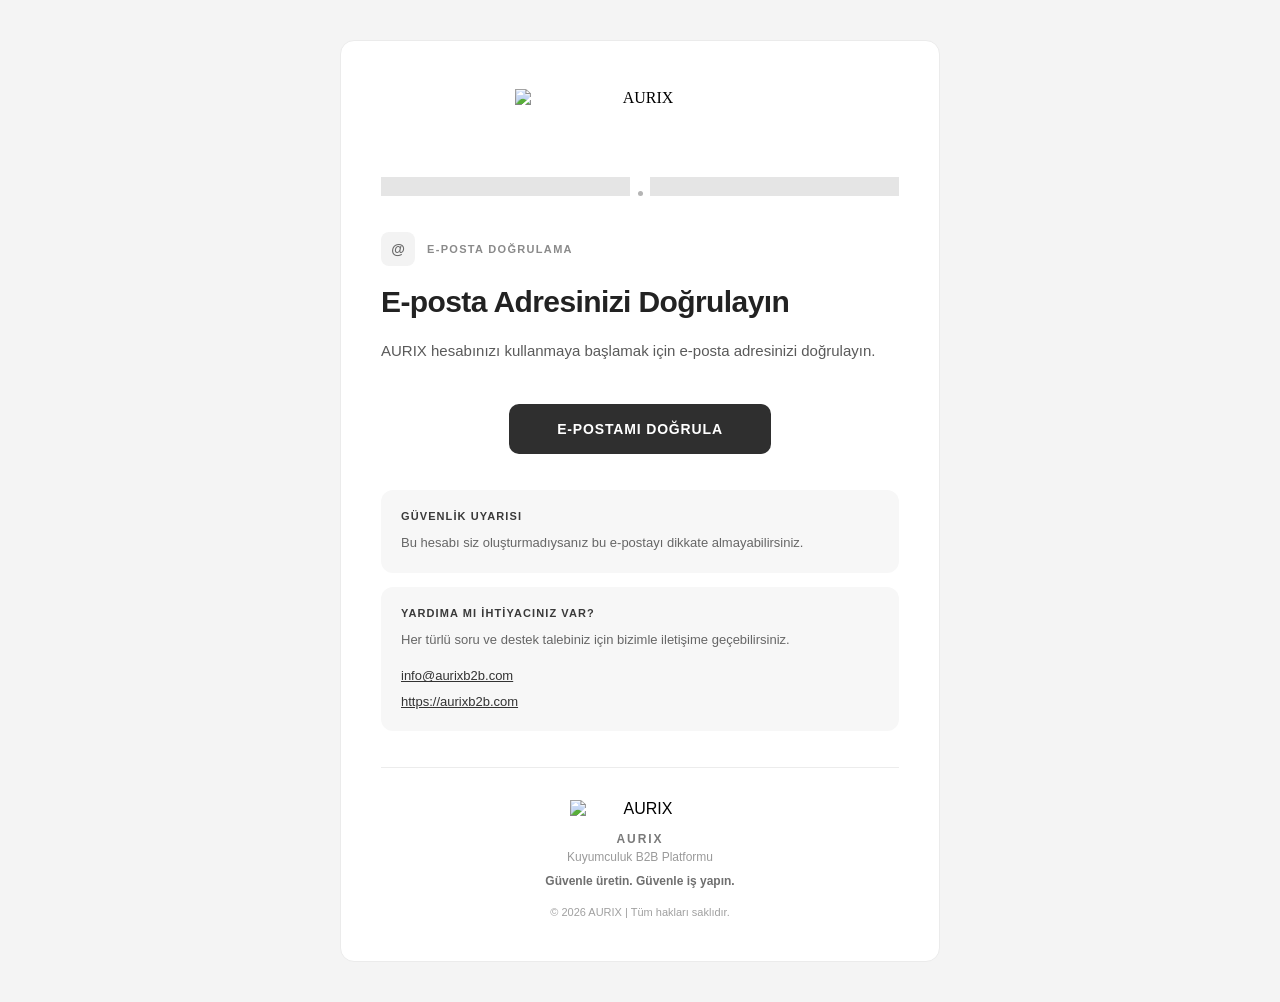
==== supabase/auth-templates/confirm-signup.html @ abca384f "Rebuild premium AURIX email logo and unify auth email templates. Co-authored-by: Cursor <cursoragent" ====
<!DOCTYPE html>
<html lang="tr">
<head>
  <meta charset="utf-8">
  <meta name="viewport" content="width=device-width, initial-scale=1.0">
  <meta http-equiv="X-UA-Compatible" content="IE=edge">
  <title>AURIX — E-posta doğrulama</title>
  <!--[if mso]><noscript><xml><o:OfficeDocumentSettings><o:PixelsPerInch>96</o:PixelsPerInch></o:OfficeDocumentSettings></xml></noscript><![endif]-->
</head>
<body style="margin:0;padding:0;background-color:#f4f4f4;-webkit-text-size-adjust:100%;-ms-text-size-adjust:100%;">
  <div style="display:none;max-height:0;overflow:hidden;mso-hide:all;font-size:1px;line-height:1px;color:#f4f4f4;">
    AURIX hesabınızı kullanmaya başlamak için e-posta adresinizi doğrulayın.
  </div>
  <table role="presentation" width="100%" cellspacing="0" cellpadding="0" border="0" style="width:100%;background-color:#f4f4f4;">
    <tr>
      <td align="center" style="padding:40px 16px;">
        <!--[if mso]><table role="presentation" width="600" cellspacing="0" cellpadding="0" border="0"><tr><td><![endif]-->
        <table role="presentation" width="100%" cellspacing="0" cellpadding="0" border="0"
               style="max-width:600px;width:100%;background-color:#ffffff;border:1px solid #ebebeb;border-radius:14px;overflow:hidden;">

          <tr>
            <td align="center" style="padding:48px 40px 28px;">
              <!-- AURIX_EMAIL_LOGO_START -->
              <img src="https://aurixb2b.com/assets/logo-email-horizontal.png"
                   width="250" height="60" alt="AURIX"
                   style="display:block;border:0;outline:none;text-decoration:none;max-width:250px;width:250px;height:auto;margin:0 auto;">
              <!-- AURIX_EMAIL_LOGO_END -->
            </td>
          </tr>

          <tr>
            <td style="padding:0 40px 36px;">
              <table role="presentation" width="100%" cellspacing="0" cellpadding="0" border="0">
                <tr>
                  <td style="height:1px;background-color:#e5e5e5;font-size:0;line-height:0;">&nbsp;</td>
                  <td width="20" align="center" valign="middle" style="width:20px;">
                    <span style="display:inline-block;width:5px;height:5px;background-color:#b5b5b5;border-radius:50%;font-size:0;line-height:0;">&nbsp;</span>
                  </td>
                  <td style="height:1px;background-color:#e5e5e5;font-size:0;line-height:0;">&nbsp;</td>
                </tr>
              </table>
            </td>
          </tr>

          <tr>
            <td style="padding:0 40px 18px;">
              <table role="presentation" cellspacing="0" cellpadding="0" border="0">
                <tr>
                  <td width="34" height="34" align="center" valign="middle"
                      style="width:34px;height:34px;background-color:#f3f3f3;border-radius:8px;color:#6a6a6a;font-family:Arial,Helvetica,sans-serif;font-size:14px;font-weight:700;line-height:34px;">
                    &#64;
                  </td>
                  <td width="12" style="width:12px;font-size:0;">&nbsp;</td>
                  <td style="font-family:Arial,Helvetica,sans-serif;font-size:11px;font-weight:700;letter-spacing:0.12em;color:#8a8a8a;text-transform:uppercase;">
                    E-POSTA DOĞRULAMA
                  </td>
                </tr>
              </table>
            </td>
          </tr>

          <tr>
            <td style="padding:0 40px 8px;font-family:Arial,Helvetica,sans-serif;">
              <h1 style="margin:0 0 18px;font-size:30px;line-height:1.2;font-weight:700;color:#222222;letter-spacing:-0.02em;">
                E-posta Adresinizi Doğrulayın
              </h1>
              <p style="margin:0;font-size:15px;line-height:1.7;color:#5a5a5a;">
                AURIX hesabınızı kullanmaya başlamak için e-posta adresinizi doğrulayın.
              </p>
            </td>
          </tr>

          <tr>
            <td align="center" style="padding:32px 40px 36px;">
              <table role="presentation" cellspacing="0" cellpadding="0" border="0">
                <tr>
                  <td align="center" bgcolor="#2f2f2f" style="border-radius:10px;background-color:#2f2f2f;">
                    <a href="{{ .ConfirmationURL }}"
                       style="display:inline-block;padding:17px 48px;font-family:Arial,Helvetica,sans-serif;font-size:14px;font-weight:700;color:#ffffff;text-decoration:none;border-radius:10px;letter-spacing:0.06em;text-transform:uppercase;">
                      E-POSTAMI DOĞRULA
                    </a>
                  </td>
                </tr>
              </table>
            </td>
          </tr>

          <tr>
            <td style="padding:0 40px 14px;">
              <table role="presentation" width="100%" cellspacing="0" cellpadding="0" border="0" style="background-color:#f7f7f7;border-radius:12px;">
                <tr>
                  <td style="padding:20px 20px;font-family:Arial,Helvetica,sans-serif;">
                    <p style="margin:0 0 10px;font-size:11px;font-weight:700;letter-spacing:0.1em;color:#3a3a3a;text-transform:uppercase;">
                      GÜVENLİK UYARISI
                    </p>
                    <p style="margin:0;font-size:13px;line-height:1.65;color:#666666;">
                      Bu hesabı siz oluşturmadıysanız bu e-postayı dikkate almayabilirsiniz.
                    </p>
                  </td>
                </tr>
              </table>
            </td>
          </tr>

          <tr>
            <td style="padding:0 40px 36px;">
              <table role="presentation" width="100%" cellspacing="0" cellpadding="0" border="0" style="background-color:#f7f7f7;border-radius:12px;">
                <tr>
                  <td style="padding:20px 20px;font-family:Arial,Helvetica,sans-serif;">
                    <p style="margin:0 0 10px;font-size:11px;font-weight:700;letter-spacing:0.1em;color:#3a3a3a;text-transform:uppercase;">
                      YARDIMA MI İHTİYACINIZ VAR?
                    </p>
                    <p style="margin:0 0 16px;font-size:13px;line-height:1.65;color:#666666;">
                      Her türlü soru ve destek talebiniz için bizimle iletişime geçebilirsiniz.
                    </p>
                    <p style="margin:0 0 6px;font-size:13px;line-height:1.5;">
                      <a href="mailto:info@aurixb2b.com" style="color:#333333;text-decoration:underline;">info@aurixb2b.com</a>
                    </p>
                    <p style="margin:0;font-size:13px;line-height:1.5;">
                      <a href="https://aurixb2b.com" style="color:#333333;text-decoration:underline;">https://aurixb2b.com</a>
                    </p>
                  </td>
                </tr>
              </table>
            </td>
          </tr>

          <tr>
            <td style="padding:0 40px;">
              <table role="presentation" width="100%" cellspacing="0" cellpadding="0" border="0">
                <tr><td style="height:1px;background-color:#ececec;font-size:0;line-height:0;">&nbsp;</td></tr>
              </table>
            </td>
          </tr>
          <tr>
            <td align="center" style="padding:32px 40px 40px;font-family:Arial,Helvetica,sans-serif;">
              <!-- AURIX_EMAIL_LOGO_FOOTER_START -->
              <img src="https://aurixb2b.com/assets/logo-email-horizontal.png"
                   width="140" alt="AURIX"
                   style="display:block;border:0;outline:none;margin:0 auto 14px;max-width:140px;width:140px;height:auto;">
              <!-- AURIX_EMAIL_LOGO_FOOTER_END -->
              <p style="margin:0 0 4px;font-size:12px;font-weight:700;letter-spacing:0.16em;color:#7a7a7a;">AURIX</p>
              <p style="margin:0 0 10px;font-size:12px;color:#9a9a9a;">Kuyumculuk B2B Platformu</p>
              <p style="margin:0 0 16px;font-size:12px;font-weight:700;color:#6f6f6f;">Güvenle üretin. Güvenle iş yapın.</p>
              <p style="margin:0;font-size:11px;line-height:1.5;color:#a0a0a0;">© 2026 AURIX | Tüm hakları saklıdır.</p>
            </td>
          </tr>

        </table>
        <!--[if mso]></td></tr></table><![endif]-->
      </td>
    </tr>
  </table>
</body>
</html>
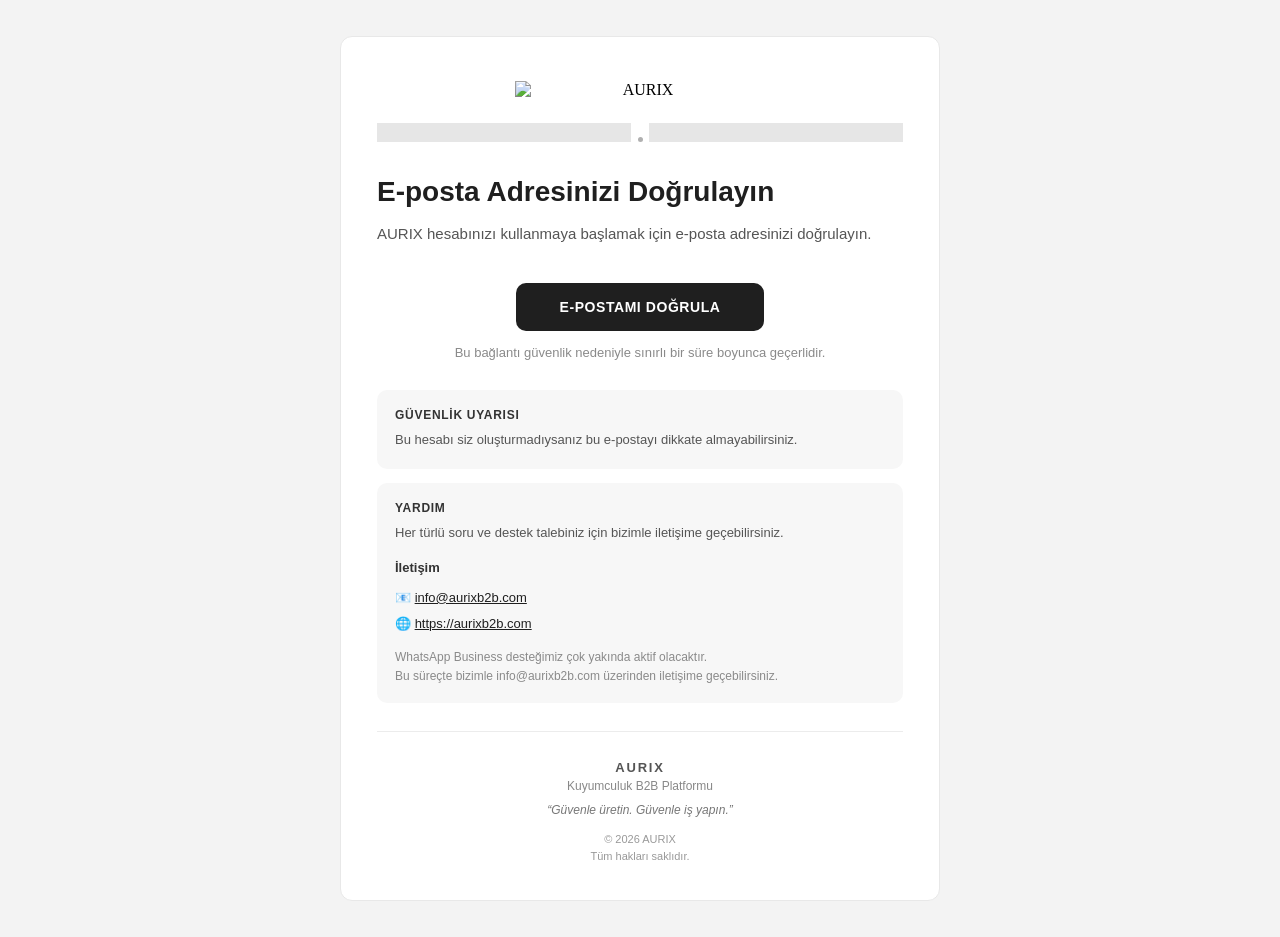
==== commit ef470827: "Update auth emails with official AURIX logo and premium white layout. Co-authored-by: Cursor <cursor" ====
--- a/supabase/auth-templates/confirm-signup.html
+++ b/supabase/auth-templates/confirm-signup.html
@@ -7,76 +7,59 @@
   <title>AURIX — E-posta doğrulama</title>
   <!--[if mso]><noscript><xml><o:OfficeDocumentSettings><o:PixelsPerInch>96</o:PixelsPerInch></o:OfficeDocumentSettings></xml></noscript><![endif]-->
 </head>
-<body style="margin:0;padding:0;background-color:#f4f4f4;-webkit-text-size-adjust:100%;-ms-text-size-adjust:100%;">
-  <div style="display:none;max-height:0;overflow:hidden;mso-hide:all;font-size:1px;line-height:1px;color:#f4f4f4;">
+<body style="margin:0;padding:0;background-color:#f3f3f3;-webkit-text-size-adjust:100%;-ms-text-size-adjust:100%;">
+  <div style="display:none;max-height:0;overflow:hidden;mso-hide:all;font-size:1px;line-height:1px;color:#f3f3f3;">
     AURIX hesabınızı kullanmaya başlamak için e-posta adresinizi doğrulayın.
   </div>
-  <table role="presentation" width="100%" cellspacing="0" cellpadding="0" border="0" style="width:100%;background-color:#f4f4f4;">
+  <table role="presentation" width="100%" cellspacing="0" cellpadding="0" border="0" style="width:100%;background-color:#f3f3f3;">
     <tr>
-      <td align="center" style="padding:40px 16px;">
+      <td align="center" style="padding:36px 14px;">
         <!--[if mso]><table role="presentation" width="600" cellspacing="0" cellpadding="0" border="0"><tr><td><![endif]-->
         <table role="presentation" width="100%" cellspacing="0" cellpadding="0" border="0"
-               style="max-width:600px;width:100%;background-color:#ffffff;border:1px solid #ebebeb;border-radius:14px;overflow:hidden;">
+               style="max-width:600px;width:100%;background-color:#ffffff;border:1px solid #e8e8e8;border-radius:12px;">
 
           <tr>
-            <td align="center" style="padding:48px 40px 28px;">
-              <!-- AURIX_EMAIL_LOGO_START -->
+            <td align="center" style="padding:44px 36px 24px;">
               <img src="https://aurixb2b.com/assets/logo-email-horizontal.png"
-                   width="250" height="60" alt="AURIX"
+                   width="250" alt="AURIX"
                    style="display:block;border:0;outline:none;text-decoration:none;max-width:250px;width:250px;height:auto;margin:0 auto;">
-              <!-- AURIX_EMAIL_LOGO_END -->
             </td>
           </tr>
 
           <tr>
-            <td style="padding:0 40px 36px;">
+            <td style="padding:0 36px 32px;">
               <table role="presentation" width="100%" cellspacing="0" cellpadding="0" border="0">
                 <tr>
-                  <td style="height:1px;background-color:#e5e5e5;font-size:0;line-height:0;">&nbsp;</td>
-                  <td width="20" align="center" valign="middle" style="width:20px;">
-                    <span style="display:inline-block;width:5px;height:5px;background-color:#b5b5b5;border-radius:50%;font-size:0;line-height:0;">&nbsp;</span>
+                  <td style="height:1px;background-color:#e6e6e6;font-size:0;line-height:0;">&nbsp;</td>
+                  <td width="18" align="center" valign="middle" style="width:18px;">
+                    <span style="display:inline-block;width:5px;height:5px;background-color:#b0b0b0;border-radius:50%;font-size:0;line-height:0;">&nbsp;</span>
                   </td>
-                  <td style="height:1px;background-color:#e5e5e5;font-size:0;line-height:0;">&nbsp;</td>
+                  <td style="height:1px;background-color:#e6e6e6;font-size:0;line-height:0;">&nbsp;</td>
                 </tr>
               </table>
             </td>
           </tr>
 
           <tr>
-            <td style="padding:0 40px 18px;">
-              <table role="presentation" cellspacing="0" cellpadding="0" border="0">
-                <tr>
-                  <td width="34" height="34" align="center" valign="middle"
-                      style="width:34px;height:34px;background-color:#f3f3f3;border-radius:8px;color:#6a6a6a;font-family:Arial,Helvetica,sans-serif;font-size:14px;font-weight:700;line-height:34px;">
-                    &#64;
-                  </td>
-                  <td width="12" style="width:12px;font-size:0;">&nbsp;</td>
-                  <td style="font-family:Arial,Helvetica,sans-serif;font-size:11px;font-weight:700;letter-spacing:0.12em;color:#8a8a8a;text-transform:uppercase;">
-                    E-POSTA DOĞRULAMA
-                  </td>
-                </tr>
-              </table>
+            <td style="padding:0 36px 12px;font-family:Arial,Helvetica,sans-serif;">
+              <h1 style="margin:0;font-size:28px;line-height:1.25;font-weight:700;color:#1f1f1f;">
+                E-posta Adresinizi Doğrulayın
+              </h1>
+            </td>
+          </tr>
+          <tr>
+            <td style="padding:0 36px 8px;font-family:Arial,Helvetica,sans-serif;font-size:15px;line-height:1.7;color:#555555;">
+              AURIX hesabınızı kullanmaya başlamak için e-posta adresinizi doğrulayın.
             </td>
           </tr>
 
           <tr>
-            <td style="padding:0 40px 8px;font-family:Arial,Helvetica,sans-serif;">
-              <h1 style="margin:0 0 18px;font-size:30px;line-height:1.2;font-weight:700;color:#222222;letter-spacing:-0.02em;">
-                E-posta Adresinizi Doğrulayın
-              </h1>
-              <p style="margin:0;font-size:15px;line-height:1.7;color:#5a5a5a;">
-                AURIX hesabınızı kullanmaya başlamak için e-posta adresinizi doğrulayın.
-              </p>
-            </td>
-          </tr>
-
-          <tr>
-            <td align="center" style="padding:32px 40px 36px;">
+            <td align="center" style="padding:28px 36px 12px;">
               <table role="presentation" cellspacing="0" cellpadding="0" border="0">
                 <tr>
-                  <td align="center" bgcolor="#2f2f2f" style="border-radius:10px;background-color:#2f2f2f;">
+                  <td align="center" bgcolor="#1f1f1f" style="border-radius:10px;background-color:#1f1f1f;">
                     <a href="{{ .ConfirmationURL }}"
-                       style="display:inline-block;padding:17px 48px;font-family:Arial,Helvetica,sans-serif;font-size:14px;font-weight:700;color:#ffffff;text-decoration:none;border-radius:10px;letter-spacing:0.06em;text-transform:uppercase;">
+                       style="display:inline-block;padding:16px 44px;font-family:Arial,Helvetica,sans-serif;font-size:14px;font-weight:700;color:#ffffff;text-decoration:none;border-radius:10px;letter-spacing:0.04em;">
                       E-POSTAMI DOĞRULA
                     </a>
                   </td>
@@ -84,16 +67,19 @@
               </table>
             </td>
           </tr>
+          <tr>
+            <td align="center" style="padding:0 36px 28px;font-family:Arial,Helvetica,sans-serif;font-size:13px;line-height:1.5;color:#8a8a8a;">
+              Bu bağlantı güvenlik nedeniyle sınırlı bir süre boyunca geçerlidir.
+            </td>
+          </tr>
 
           <tr>
-            <td style="padding:0 40px 14px;">
-              <table role="presentation" width="100%" cellspacing="0" cellpadding="0" border="0" style="background-color:#f7f7f7;border-radius:12px;">
+            <td style="padding:0 36px 14px;">
+              <table role="presentation" width="100%" cellspacing="0" cellpadding="0" border="0" style="background-color:#f7f7f7;border-radius:10px;">
                 <tr>
-                  <td style="padding:20px 20px;font-family:Arial,Helvetica,sans-serif;">
-                    <p style="margin:0 0 10px;font-size:11px;font-weight:700;letter-spacing:0.1em;color:#3a3a3a;text-transform:uppercase;">
-                      GÜVENLİK UYARISI
-                    </p>
-                    <p style="margin:0;font-size:13px;line-height:1.65;color:#666666;">
+                  <td style="padding:18px 18px;font-family:Arial,Helvetica,sans-serif;">
+                    <p style="margin:0 0 8px;font-size:12px;font-weight:700;letter-spacing:0.06em;color:#333333;text-transform:uppercase;">Güvenlik uyarısı</p>
+                    <p style="margin:0;font-size:13px;line-height:1.6;color:#555555;">
                       Bu hesabı siz oluşturmadıysanız bu e-postayı dikkate almayabilirsiniz.
                     </p>
                   </td>
@@ -103,21 +89,24 @@
           </tr>
 
           <tr>
-            <td style="padding:0 40px 36px;">
-              <table role="presentation" width="100%" cellspacing="0" cellpadding="0" border="0" style="background-color:#f7f7f7;border-radius:12px;">
+            <td style="padding:0 36px 28px;">
+              <table role="presentation" width="100%" cellspacing="0" cellpadding="0" border="0" style="background-color:#f7f7f7;border-radius:10px;">
                 <tr>
-                  <td style="padding:20px 20px;font-family:Arial,Helvetica,sans-serif;">
-                    <p style="margin:0 0 10px;font-size:11px;font-weight:700;letter-spacing:0.1em;color:#3a3a3a;text-transform:uppercase;">
-                      YARDIMA MI İHTİYACINIZ VAR?
-                    </p>
-                    <p style="margin:0 0 16px;font-size:13px;line-height:1.65;color:#666666;">
+                  <td style="padding:18px 18px;font-family:Arial,Helvetica,sans-serif;">
+                    <p style="margin:0 0 8px;font-size:12px;font-weight:700;letter-spacing:0.06em;color:#333333;text-transform:uppercase;">Yardım</p>
+                    <p style="margin:0 0 14px;font-size:13px;line-height:1.6;color:#555555;">
                       Her türlü soru ve destek talebiniz için bizimle iletişime geçebilirsiniz.
                     </p>
-                    <p style="margin:0 0 6px;font-size:13px;line-height:1.5;">
-                      <a href="mailto:info@aurixb2b.com" style="color:#333333;text-decoration:underline;">info@aurixb2b.com</a>
+                    <p style="margin:0 0 10px;font-size:13px;line-height:1.55;color:#333333;font-weight:700;">İletişim</p>
+                    <p style="margin:0 0 6px;font-size:13px;line-height:1.55;color:#555555;">
+                      &#128231; <a href="mailto:info@aurixb2b.com" style="color:#1f1f1f;text-decoration:underline;">info@aurixb2b.com</a>
                     </p>
-                    <p style="margin:0;font-size:13px;line-height:1.5;">
-                      <a href="https://aurixb2b.com" style="color:#333333;text-decoration:underline;">https://aurixb2b.com</a>
+                    <p style="margin:0 0 14px;font-size:13px;line-height:1.55;color:#555555;">
+                      &#127760; <a href="https://aurixb2b.com" style="color:#1f1f1f;text-decoration:underline;">https://aurixb2b.com</a>
+                    </p>
+                    <p style="margin:0;font-size:12px;line-height:1.55;color:#8a8a8a;">
+                      WhatsApp Business desteğimiz çok yakında aktif olacaktır.<br>
+                      Bu süreçte bizimle info@aurixb2b.com üzerinden iletişime geçebilirsiniz.
                     </p>
                   </td>
                 </tr>
@@ -126,23 +115,21 @@
           </tr>
 
           <tr>
-            <td style="padding:0 40px;">
+            <td style="padding:0 36px;">
               <table role="presentation" width="100%" cellspacing="0" cellpadding="0" border="0">
                 <tr><td style="height:1px;background-color:#ececec;font-size:0;line-height:0;">&nbsp;</td></tr>
               </table>
             </td>
           </tr>
           <tr>
-            <td align="center" style="padding:32px 40px 40px;font-family:Arial,Helvetica,sans-serif;">
-              <!-- AURIX_EMAIL_LOGO_FOOTER_START -->
-              <img src="https://aurixb2b.com/assets/logo-email-horizontal.png"
-                   width="140" alt="AURIX"
-                   style="display:block;border:0;outline:none;margin:0 auto 14px;max-width:140px;width:140px;height:auto;">
-              <!-- AURIX_EMAIL_LOGO_FOOTER_END -->
-              <p style="margin:0 0 4px;font-size:12px;font-weight:700;letter-spacing:0.16em;color:#7a7a7a;">AURIX</p>
-              <p style="margin:0 0 10px;font-size:12px;color:#9a9a9a;">Kuyumculuk B2B Platformu</p>
-              <p style="margin:0 0 16px;font-size:12px;font-weight:700;color:#6f6f6f;">Güvenle üretin. Güvenle iş yapın.</p>
-              <p style="margin:0;font-size:11px;line-height:1.5;color:#a0a0a0;">© 2026 AURIX | Tüm hakları saklıdır.</p>
+            <td align="center" style="padding:28px 36px 36px;font-family:Arial,Helvetica,sans-serif;">
+              <p style="margin:0 0 4px;font-size:13px;font-weight:700;letter-spacing:0.14em;color:#555555;">AURIX</p>
+              <p style="margin:0 0 10px;font-size:12px;color:#888888;">Kuyumculuk B2B Platformu</p>
+              <p style="margin:0 0 14px;font-size:12px;font-style:italic;color:#777777;">&ldquo;Güvenle üretin. Güvenle iş yapın.&rdquo;</p>
+              <p style="margin:0;font-size:11px;line-height:1.5;color:#999999;">
+                &copy; 2026 AURIX<br>
+                Tüm hakları saklıdır.
+              </p>
             </td>
           </tr>
 
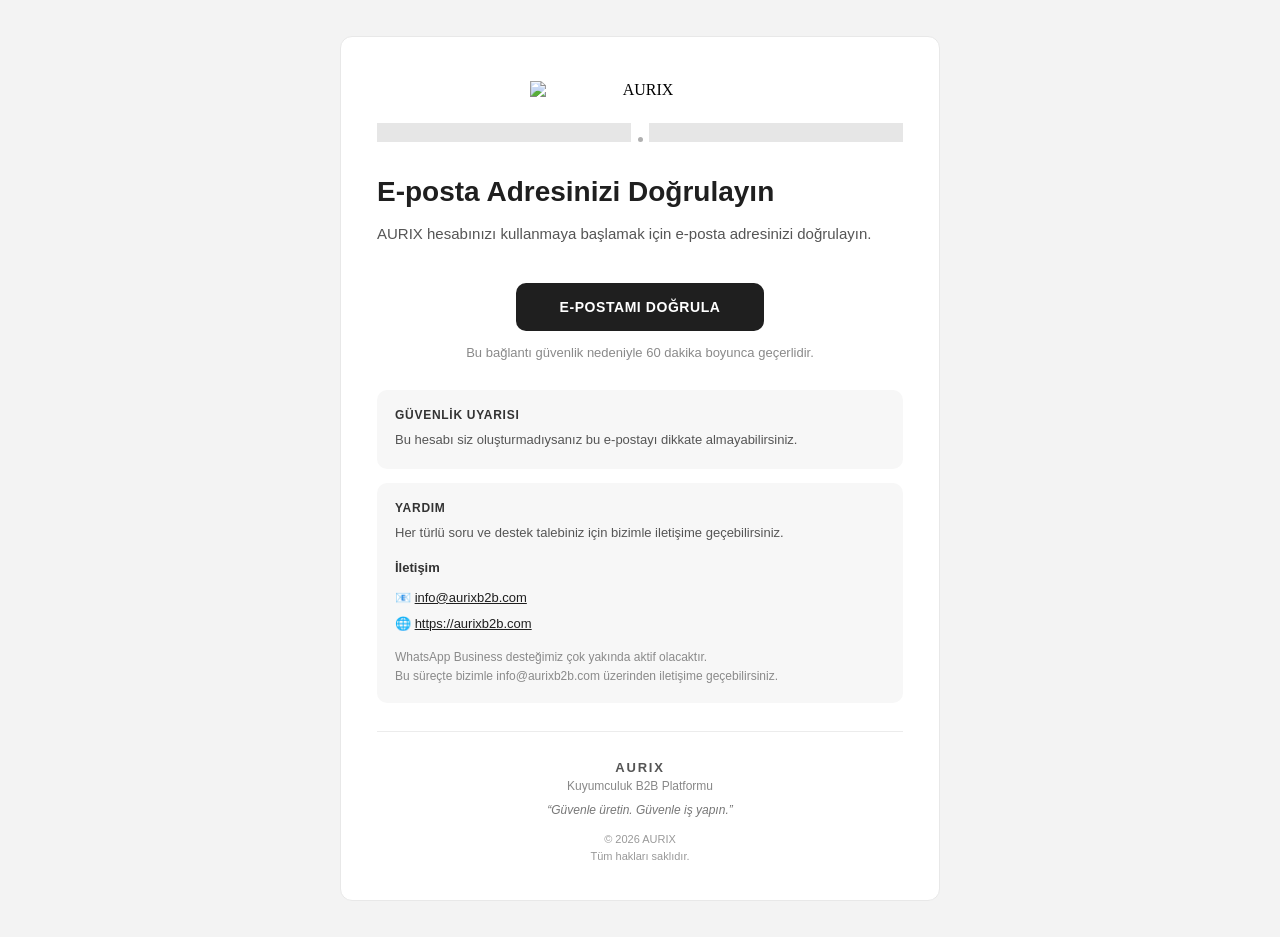
==== commit f81830df: "Tighten AURIX email logo spacing and set header to 220px. Co-authored-by: Cursor <cursoragent@cursor" ====
--- a/supabase/auth-templates/confirm-signup.html
+++ b/supabase/auth-templates/confirm-signup.html
@@ -21,8 +21,8 @@
           <tr>
             <td align="center" style="padding:44px 36px 24px;">
               <img src="https://aurixb2b.com/assets/logo-email-horizontal.png"
-                   width="250" alt="AURIX"
-                   style="display:block;border:0;outline:none;text-decoration:none;max-width:250px;width:250px;height:auto;margin:0 auto;">
+                   width="220" alt="AURIX"
+                   style="display:block;border:0;outline:none;text-decoration:none;max-width:220px;width:220px;height:auto;margin:0 auto;">
             </td>
           </tr>
 
@@ -69,7 +69,7 @@
           </tr>
           <tr>
             <td align="center" style="padding:0 36px 28px;font-family:Arial,Helvetica,sans-serif;font-size:13px;line-height:1.5;color:#8a8a8a;">
-              Bu bağlantı güvenlik nedeniyle sınırlı bir süre boyunca geçerlidir.
+              Bu bağlantı güvenlik nedeniyle 60 dakika boyunca geçerlidir.
             </td>
           </tr>
 
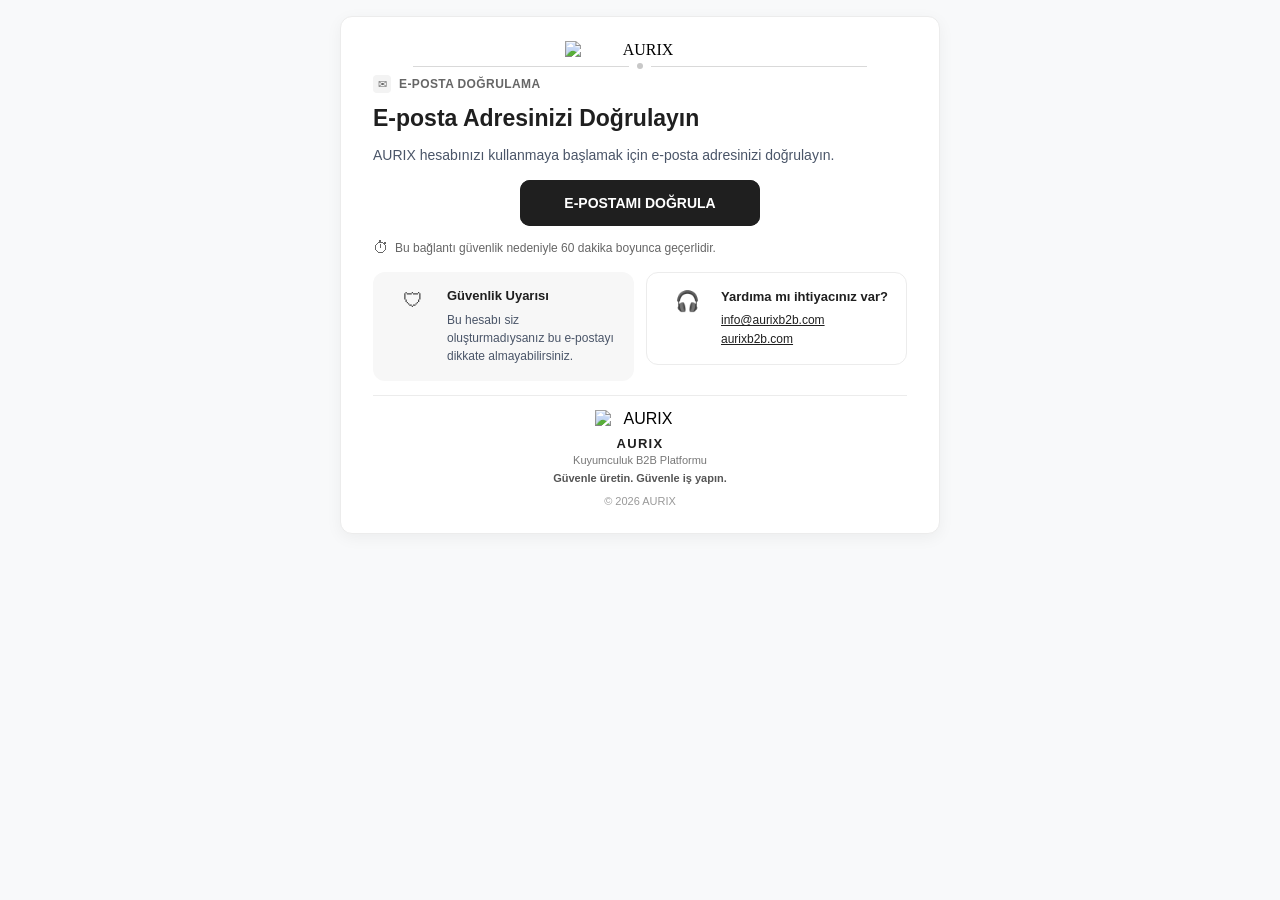
==== commit c3fa8b24: "Activate offer flow, harden RLS/storage security, fix functional gaps - Migration 037: fix teklifler" ====
--- a/supabase/auth-templates/confirm-signup.html
+++ b/supabase/auth-templates/confirm-signup.html
@@ -6,133 +6,179 @@
   <meta http-equiv="X-UA-Compatible" content="IE=edge">
   <title>AURIX — E-posta doğrulama</title>
   <!--[if mso]><noscript><xml><o:OfficeDocumentSettings><o:PixelsPerInch>96</o:PixelsPerInch></o:OfficeDocumentSettings></xml></noscript><![endif]-->
+  <style type="text/css">
+    a.email-cta:hover { background-color:#111111 !important; }
+    @media only screen and (max-width: 600px) {
+      .email-outer { padding: 10px 8px !important; }
+      .email-card-pad { padding: 20px 18px !important; }
+      .email-logo { width: 140px !important; max-width: 140px !important; height: auto !important; }
+      .email-title { font-size: 20px !important; }
+      .email-text { font-size: 13px !important; }
+      .email-box-title { font-size: 13px !important; }
+      .email-box-text { font-size: 12px !important; }
+      .email-cta { width: 220px !important; }
+      .email-footer-logo { width: 80px !important; height: auto !important; }
+    }
+    @media only screen and (max-width: 380px) {
+      .email-col { display:block !important; width:100% !important; max-width:100% !important; padding:0 0 10px 0 !important; box-sizing:border-box !important; }
+    }
+  </style>
 </head>
-<body style="margin:0;padding:0;background-color:#f3f3f3;-webkit-text-size-adjust:100%;-ms-text-size-adjust:100%;">
-  <div style="display:none;max-height:0;overflow:hidden;mso-hide:all;font-size:1px;line-height:1px;color:#f3f3f3;">
+<body style="margin:0;padding:0;background-color:#f8f9fa;-webkit-text-size-adjust:100%;-ms-text-size-adjust:100%;min-width:0;">
+  <div style="display:none;max-height:0;overflow:hidden;mso-hide:all;font-size:1px;line-height:1px;color:#f8f9fa;">
     AURIX hesabınızı kullanmaya başlamak için e-posta adresinizi doğrulayın.
   </div>
-  <table role="presentation" width="100%" cellspacing="0" cellpadding="0" border="0" style="width:100%;background-color:#f3f3f3;">
+  <table role="presentation" width="100%" cellspacing="0" cellpadding="0" border="0" style="width:100%;background-color:#f8f9fa;min-width:0;">
     <tr>
-      <td align="center" style="padding:36px 14px;">
+      <td align="center" class="email-outer" style="padding:16px 12px;">
         <!--[if mso]><table role="presentation" width="600" cellspacing="0" cellpadding="0" border="0"><tr><td><![endif]-->
         <table role="presentation" width="100%" cellspacing="0" cellpadding="0" border="0"
-               style="max-width:600px;width:100%;background-color:#ffffff;border:1px solid #e8e8e8;border-radius:12px;">
+               style="max-width:600px;width:100%;background-color:#ffffff;border:1px solid #ECECEC;border-radius:12px;box-shadow:0 4px 16px rgba(0,0,0,0.05);">
+          <tr>
+            <td class="email-card-pad" style="padding:24px 32px;">
 
-          <tr>
-            <td align="center" style="padding:44px 36px 24px;">
-              <img src="https://aurixb2b.com/assets/logo-email-horizontal.png"
-                   width="220" alt="AURIX"
-                   style="display:block;border:0;outline:none;text-decoration:none;max-width:220px;width:220px;height:auto;margin:0 auto;">
-            </td>
-          </tr>
-
-          <tr>
-            <td style="padding:0 36px 32px;">
-              <table role="presentation" width="100%" cellspacing="0" cellpadding="0" border="0">
+              <table role="presentation" width="100%" cellspacing="0" cellpadding="0" border="0" style="max-width:540px;margin:0 auto;">
                 <tr>
-                  <td style="height:1px;background-color:#e6e6e6;font-size:0;line-height:0;">&nbsp;</td>
-                  <td width="18" align="center" valign="middle" style="width:18px;">
-                    <span style="display:inline-block;width:5px;height:5px;background-color:#b0b0b0;border-radius:50%;font-size:0;line-height:0;">&nbsp;</span>
+                  <td align="center" style="padding:0 0 4px 0;">
+                    <img class="email-logo"
+                         src="https://aurixb2b.com/assets/logo-email-horizontal.png?v=3"
+                         width="150" alt="AURIX"
+                         style="display:block;border:0;outline:none;text-decoration:none;width:150px;max-width:150px;height:auto;margin:0 auto;">
                   </td>
-                  <td style="height:1px;background-color:#e6e6e6;font-size:0;line-height:0;">&nbsp;</td>
                 </tr>
               </table>
-            </td>
-          </tr>
 
-          <tr>
-            <td style="padding:0 36px 12px;font-family:Arial,Helvetica,sans-serif;">
-              <h1 style="margin:0;font-size:28px;line-height:1.25;font-weight:700;color:#1f1f1f;">
+              <table role="presentation" width="85%" cellspacing="0" cellpadding="0" border="0" align="center" style="width:85%;max-width:460px;margin:0 auto 6px auto;">
+                <tr>
+                  <td valign="middle" style="height:6px;font-size:0;line-height:0;">
+                    <table role="presentation" width="100%" cellspacing="0" cellpadding="0" border="0"><tr>
+                      <td style="height:1px;line-height:1px;font-size:0;background-color:#D9D9D9;">&nbsp;</td>
+                    </tr></table>
+                  </td>
+                  <td width="14" align="center" valign="middle" style="width:14px;height:6px;padding:0 4px;font-size:0;line-height:0;">
+                    <span style="display:inline-block;width:6px;height:6px;background-color:#C8C8C8;border-radius:50%;font-size:0;line-height:0;">&nbsp;</span>
+                  </td>
+                  <td valign="middle" style="height:6px;font-size:0;line-height:0;">
+                    <table role="presentation" width="100%" cellspacing="0" cellpadding="0" border="0"><tr>
+                      <td style="height:1px;line-height:1px;font-size:0;background-color:#D9D9D9;">&nbsp;</td>
+                    </tr></table>
+                  </td>
+                </tr>
+              </table>
+
+              <table role="presentation" cellspacing="0" cellpadding="0" border="0" style="margin:0 0 12px 0;">
+                <tr>
+                  <td class="email-icon-sm" align="center" valign="middle" width="18" height="18"
+                      style="width:18px;height:18px;background-color:#F3F3F3;border-radius:4px;font-family:Arial,Helvetica,sans-serif;font-size:11px;line-height:18px;color:#666666;">
+                    &#9993;
+                  </td>
+                  <td width="8" style="width:8px;font-size:0;line-height:0;">&nbsp;</td>
+                  <td class="email-label" valign="middle" style="font-family:Arial,Helvetica,sans-serif;font-size:12px;font-weight:700;letter-spacing:0.4px;color:#666666;text-transform:uppercase;">
+                    E-posta doğrulama
+                  </td>
+                </tr>
+              </table>
+
+              <h1 class="email-title" style="margin:0 0 12px 0;font-family:Arial,Helvetica,sans-serif;font-size:23px;line-height:1.2;font-weight:800;color:#1F1F1F;">
                 E-posta Adresinizi Doğrulayın
               </h1>
-            </td>
-          </tr>
-          <tr>
-            <td style="padding:0 36px 8px;font-family:Arial,Helvetica,sans-serif;font-size:15px;line-height:1.7;color:#555555;">
-              AURIX hesabınızı kullanmaya başlamak için e-posta adresinizi doğrulayın.
-            </td>
-          </tr>
 
-          <tr>
-            <td align="center" style="padding:28px 36px 12px;">
-              <table role="presentation" cellspacing="0" cellpadding="0" border="0">
+              <p class="email-text" style="margin:0;font-family:Arial,Helvetica,sans-serif;font-size:14px;line-height:1.5;color:#4a5568;">
+                AURIX hesabınızı kullanmaya başlamak için e-posta adresinizi doğrulayın.
+              </p>
+
+              <table role="presentation" cellspacing="0" cellpadding="0" border="0" align="center" style="margin:14px auto 0 auto;">
                 <tr>
-                  <td align="center" bgcolor="#1f1f1f" style="border-radius:10px;background-color:#1f1f1f;">
-                    <a href="{{ .ConfirmationURL }}"
-                       style="display:inline-block;padding:16px 44px;font-family:Arial,Helvetica,sans-serif;font-size:14px;font-weight:700;color:#ffffff;text-decoration:none;border-radius:10px;letter-spacing:0.04em;">
+                  <td align="center" bgcolor="#1F1F1F" style="border-radius:10px;background-color:#1F1F1F;">
+                    <a class="email-cta" href="{{ .ConfirmationURL }}"
+                       style="display:inline-block;width:240px;max-width:100%;height:46px;line-height:46px;font-family:Arial,Helvetica,sans-serif;font-size:14px;font-weight:700;color:#ffffff;text-decoration:none;border-radius:10px;text-align:center;background-color:#1F1F1F;">
                       E-POSTAMI DOĞRULA
                     </a>
                   </td>
                 </tr>
               </table>
-            </td>
-          </tr>
-          <tr>
-            <td align="center" style="padding:0 36px 28px;font-family:Arial,Helvetica,sans-serif;font-size:13px;line-height:1.5;color:#8a8a8a;">
-              Bu bağlantı güvenlik nedeniyle 60 dakika boyunca geçerlidir.
-            </td>
-          </tr>
 
-          <tr>
-            <td style="padding:0 36px 14px;">
-              <table role="presentation" width="100%" cellspacing="0" cellpadding="0" border="0" style="background-color:#f7f7f7;border-radius:10px;">
+              <table role="presentation" cellspacing="0" cellpadding="0" border="0" style="margin:12px 0 14px 0;">
                 <tr>
-                  <td style="padding:18px 18px;font-family:Arial,Helvetica,sans-serif;">
-                    <p style="margin:0 0 8px;font-size:12px;font-weight:700;letter-spacing:0.06em;color:#333333;text-transform:uppercase;">Güvenlik uyarısı</p>
-                    <p style="margin:0;font-size:13px;line-height:1.6;color:#555555;">
-                      Bu hesabı siz oluşturmadıysanız bu e-postayı dikkate almayabilirsiniz.
-                    </p>
+                  <td valign="middle" style="font-family:Arial,Helvetica,sans-serif;font-size:16px;line-height:1.3;color:#666666;padding-right:6px;">&#9201;</td>
+                  <td valign="middle" style="font-family:Arial,Helvetica,sans-serif;font-size:12px;line-height:1.4;color:#666666;">
+                    Bu bağlantı güvenlik nedeniyle 60 dakika boyunca geçerlidir.
                   </td>
                 </tr>
               </table>
-            </td>
-          </tr>
 
-          <tr>
-            <td style="padding:0 36px 28px;">
-              <table role="presentation" width="100%" cellspacing="0" cellpadding="0" border="0" style="background-color:#f7f7f7;border-radius:10px;">
+              <table role="presentation" width="100%" cellspacing="0" cellpadding="0" border="0" style="width:100%;margin:0;">
                 <tr>
-                  <td style="padding:18px 18px;font-family:Arial,Helvetica,sans-serif;">
-                    <p style="margin:0 0 8px;font-size:12px;font-weight:700;letter-spacing:0.06em;color:#333333;text-transform:uppercase;">Yardım</p>
-                    <p style="margin:0 0 14px;font-size:13px;line-height:1.6;color:#555555;">
-                      Her türlü soru ve destek talebiniz için bizimle iletişime geçebilirsiniz.
-                    </p>
-                    <p style="margin:0 0 10px;font-size:13px;line-height:1.55;color:#333333;font-weight:700;">İletişim</p>
-                    <p style="margin:0 0 6px;font-size:13px;line-height:1.55;color:#555555;">
-                      &#128231; <a href="mailto:info@aurixb2b.com" style="color:#1f1f1f;text-decoration:underline;">info@aurixb2b.com</a>
-                    </p>
-                    <p style="margin:0 0 14px;font-size:13px;line-height:1.55;color:#555555;">
-                      &#127760; <a href="https://aurixb2b.com" style="color:#1f1f1f;text-decoration:underline;">https://aurixb2b.com</a>
-                    </p>
-                    <p style="margin:0;font-size:12px;line-height:1.55;color:#8a8a8a;">
-                      WhatsApp Business desteğimiz çok yakında aktif olacaktır.<br>
-                      Bu süreçte bizimle info@aurixb2b.com üzerinden iletişime geçebilirsiniz.
-                    </p>
+                  <td class="email-col" width="50%" valign="top" style="width:50%;padding:0 6px 0 0;vertical-align:top;">
+                    <table role="presentation" width="100%" cellspacing="0" cellpadding="0" border="0" style="width:100%;height:100%;background-color:#F7F7F7;border-radius:12px;">
+                      <tr>
+                        <td valign="top" style="padding:16px;">
+                          <table role="presentation" width="100%" cellspacing="0" cellpadding="0" border="0">
+                            <tr>
+                              <td class="email-icon-lg" align="center" valign="top" width="48"
+                                  style="width:48px;padding-right:10px;font-family:Arial,Helvetica,sans-serif;font-size:20px;line-height:1.2;color:#444444;">
+                                &#128737;
+                              </td>
+                              <td valign="top" align="left" style="font-family:Arial,Helvetica,sans-serif;text-align:left;">
+                                <p class="email-box-title" style="margin:0 0 6px 0;font-size:13px;font-weight:700;line-height:1.3;color:#1F1F1F;">Güvenlik Uyarısı</p>
+                                <p class="email-box-text" style="margin:0;font-size:12px;line-height:1.5;color:#4a5568;">
+                                  Bu hesabı siz oluşturmadıysanız bu e-postayı dikkate almayabilirsiniz.
+                                </p>
+                              </td>
+                            </tr>
+                          </table>
+                        </td>
+                      </tr>
+                    </table>
+                  </td>
+                  <td class="email-col" width="50%" valign="top" style="width:50%;padding:0 0 0 6px;vertical-align:top;">
+                    <table role="presentation" width="100%" cellspacing="0" cellpadding="0" border="0" style="width:100%;height:100%;background-color:#ffffff;border:1px solid #ECECEC;border-radius:12px;">
+                      <tr>
+                        <td valign="top" style="padding:16px;">
+                          <table role="presentation" width="100%" cellspacing="0" cellpadding="0" border="0">
+                            <tr>
+                              <td class="email-icon-lg" align="center" valign="top" width="48"
+                                  style="width:48px;padding-right:10px;font-family:Arial,Helvetica,sans-serif;font-size:20px;line-height:1.2;color:#444444;">
+                                &#127911;
+                              </td>
+                              <td valign="top" align="left" style="font-family:Arial,Helvetica,sans-serif;text-align:left;">
+                                <p class="email-box-title" style="margin:0 0 6px 0;font-size:13px;font-weight:700;line-height:1.3;color:#1F1F1F;">Yardıma mı ihtiyacınız var?</p>
+                                <p class="email-box-text" style="margin:0 0 2px 0;font-size:12px;line-height:1.4;color:#4a5568;">
+                                  <a href="mailto:info@aurixb2b.com" style="color:#1F1F1F;text-decoration:underline;">info@aurixb2b.com</a>
+                                </p>
+                                <p class="email-box-text" style="margin:0;font-size:12px;line-height:1.4;color:#4a5568;">
+                                  <a href="https://aurixb2b.com" style="color:#1F1F1F;text-decoration:underline;">aurixb2b.com</a>
+                                </p>
+                              </td>
+                            </tr>
+                          </table>
+                        </td>
+                      </tr>
+                    </table>
                   </td>
                 </tr>
               </table>
+
+              <table role="presentation" width="100%" cellspacing="0" cellpadding="0" border="0" style="width:100%;margin:14px 0 0 0;">
+                <tr>
+                  <td style="height:1px;background-color:#ECECEC;font-size:0;line-height:0;">&nbsp;</td>
+                </tr>
+                <tr>
+                  <td align="center" style="padding:14px 0 0 0;font-family:Arial,Helvetica,sans-serif;">
+                    <img class="email-footer-logo"
+                         src="https://aurixb2b.com/assets/logo-mark.png"
+                         width="90" alt="AURIX"
+                         style="display:block;border:0;outline:none;text-decoration:none;width:90px;height:auto;margin:0 auto 8px auto;">
+                    <p style="margin:0 0 2px 0;font-size:13px;font-weight:700;letter-spacing:0.1em;color:#1F1F1F;">AURIX</p>
+                    <p style="margin:0 0 2px 0;font-size:11px;line-height:1.4;color:#777777;">Kuyumculuk B2B Platformu</p>
+                    <p style="margin:0 0 8px 0;font-size:11px;line-height:1.4;font-weight:700;color:#555555;">Güvenle üretin. Güvenle iş yapın.</p>
+                    <p style="margin:0;font-size:11px;line-height:1.4;color:#999999;">&copy; 2026 AURIX</p>
+                  </td>
+                </tr>
+              </table>
+
             </td>
           </tr>
-
-          <tr>
-            <td style="padding:0 36px;">
-              <table role="presentation" width="100%" cellspacing="0" cellpadding="0" border="0">
-                <tr><td style="height:1px;background-color:#ececec;font-size:0;line-height:0;">&nbsp;</td></tr>
-              </table>
-            </td>
-          </tr>
-          <tr>
-            <td align="center" style="padding:28px 36px 36px;font-family:Arial,Helvetica,sans-serif;">
-              <p style="margin:0 0 4px;font-size:13px;font-weight:700;letter-spacing:0.14em;color:#555555;">AURIX</p>
-              <p style="margin:0 0 10px;font-size:12px;color:#888888;">Kuyumculuk B2B Platformu</p>
-              <p style="margin:0 0 14px;font-size:12px;font-style:italic;color:#777777;">&ldquo;Güvenle üretin. Güvenle iş yapın.&rdquo;</p>
-              <p style="margin:0;font-size:11px;line-height:1.5;color:#999999;">
-                &copy; 2026 AURIX<br>
-                Tüm hakları saklıdır.
-              </p>
-            </td>
-          </tr>
-
         </table>
         <!--[if mso]></td></tr></table><![endif]-->
       </td>
